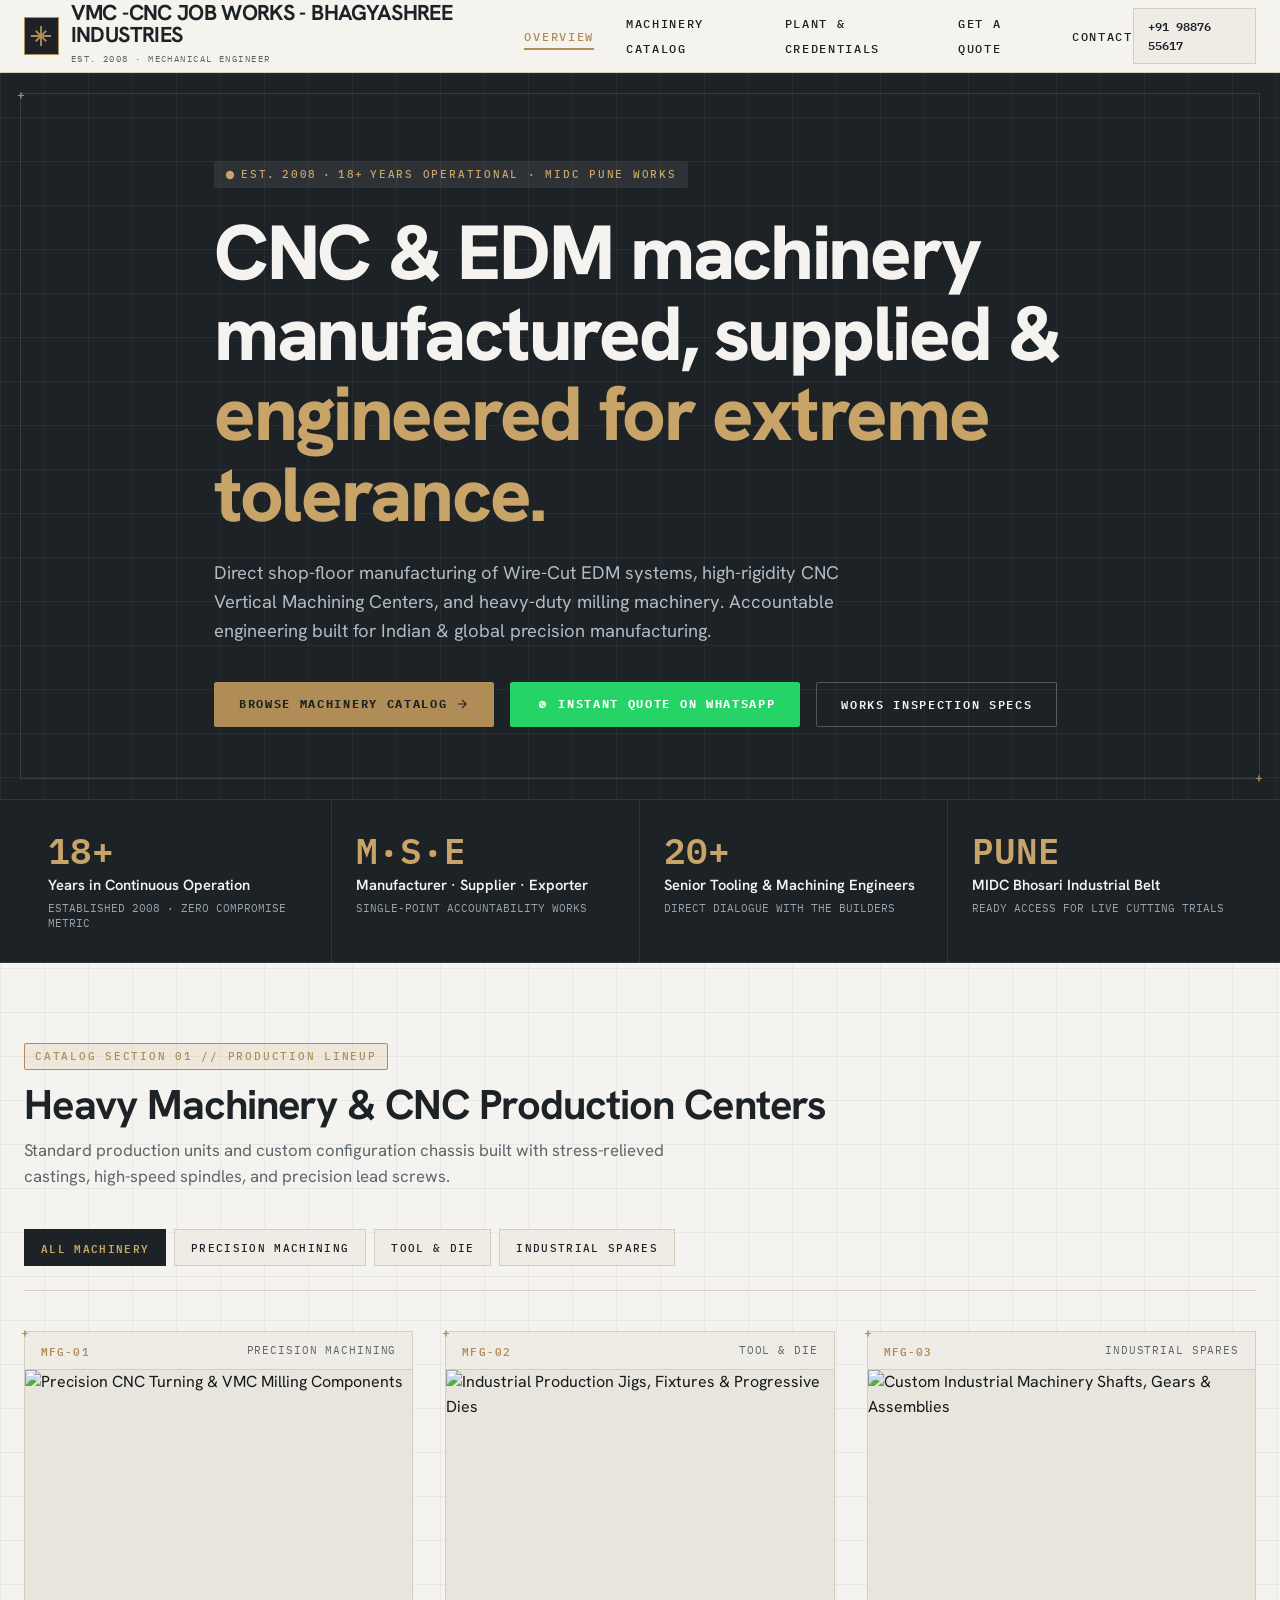
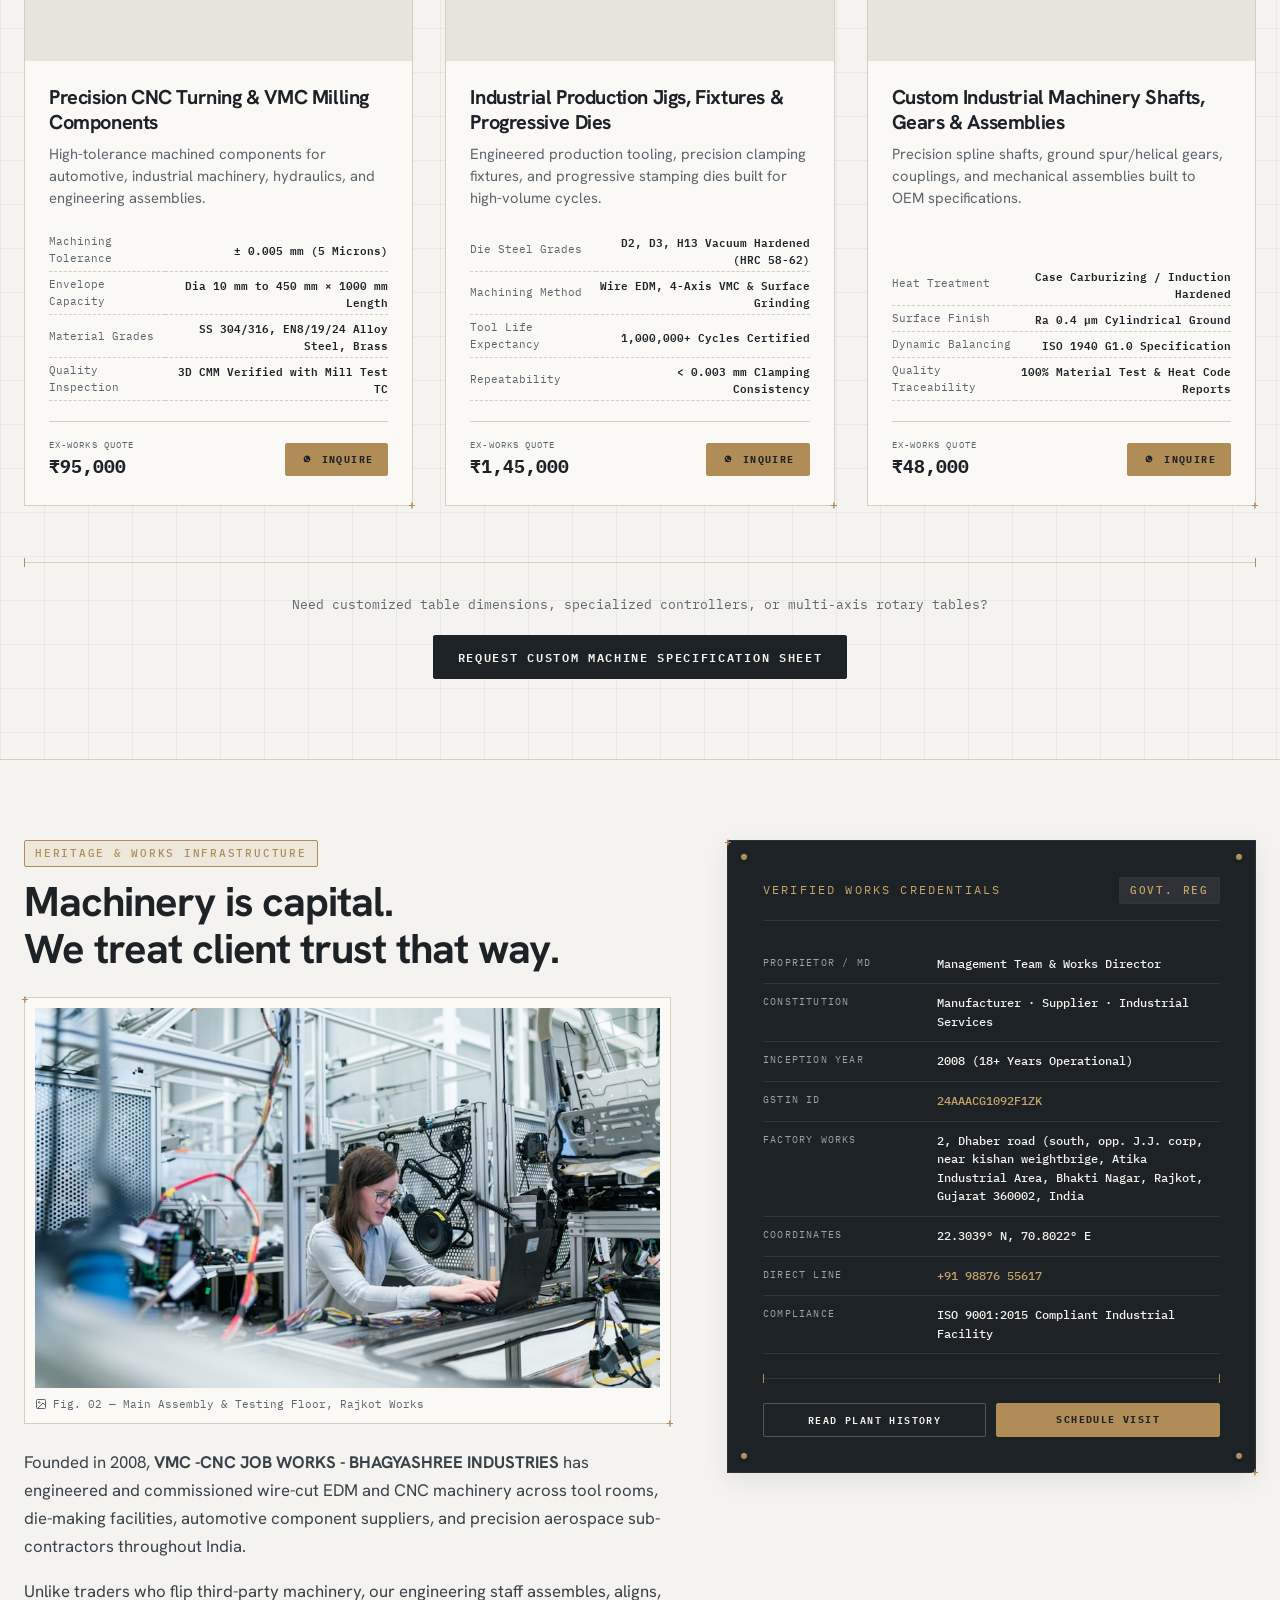
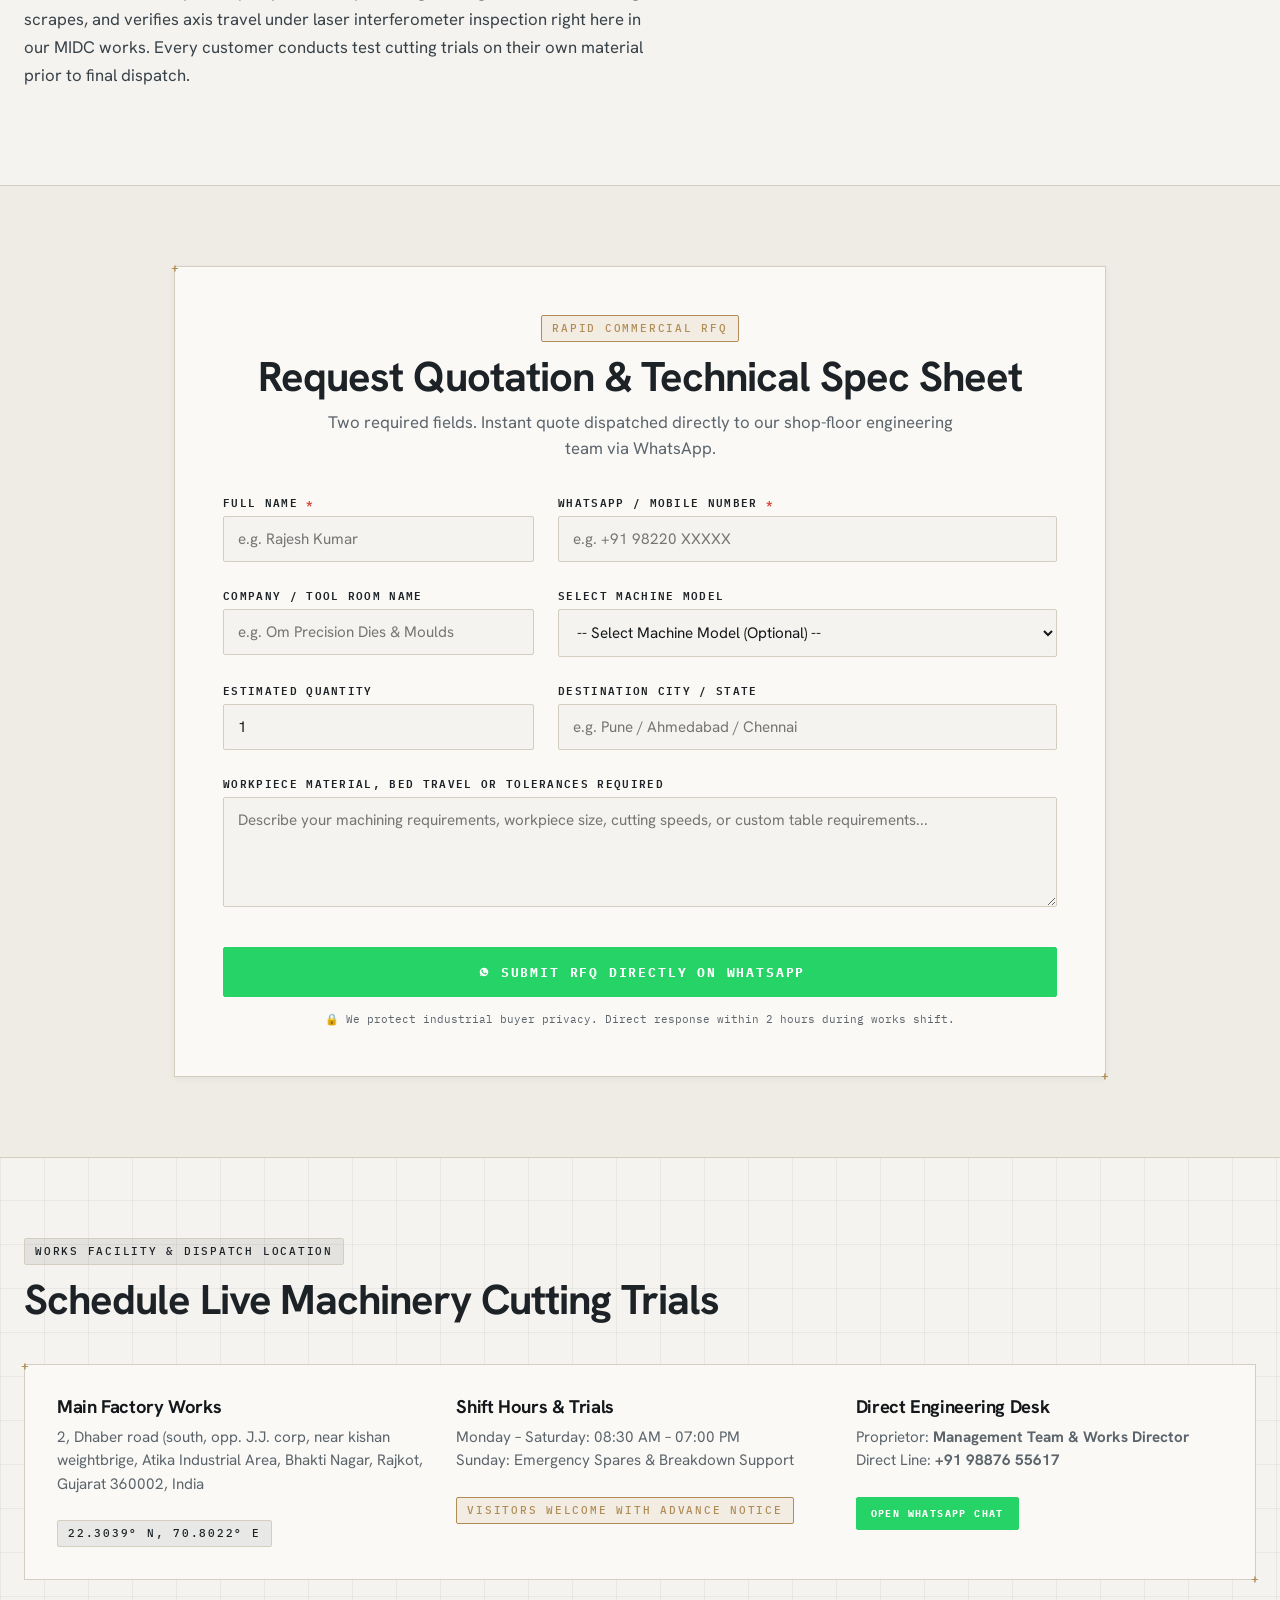
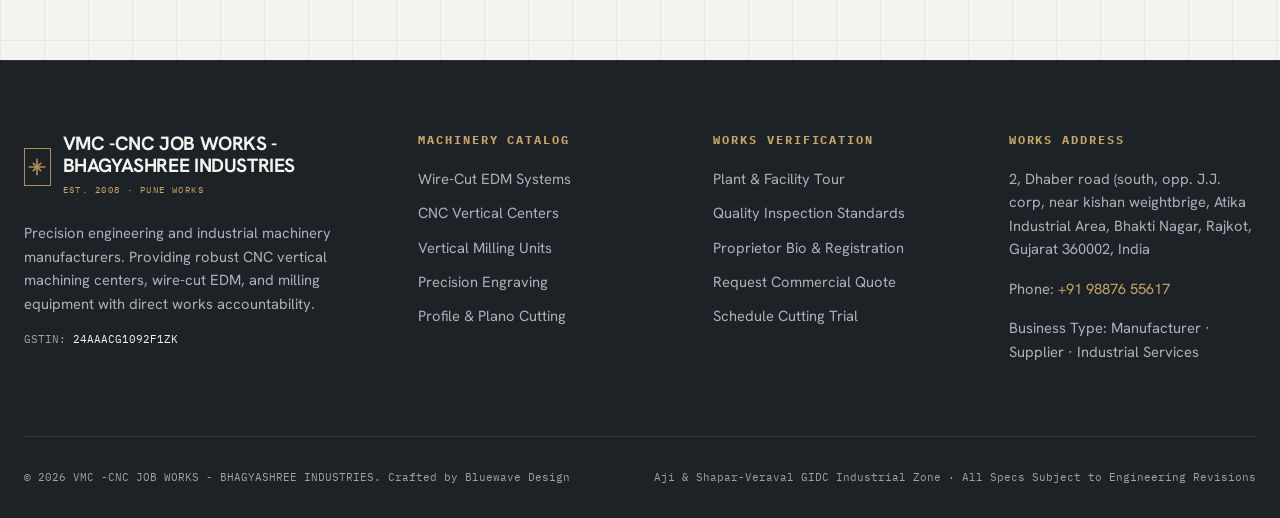
==== index.html @ 15ab4d51 "Deploy VMC -CNC JOB WORKS - BHAGYASHREE INDUSTRIES website" ====
<!DOCTYPE html>
<html lang="en">
<head>
  <meta charset="UTF-8" />
  <meta name="viewport" content="width=device-width, initial-scale=1.0" />
  <title>VMC -CNC JOB WORKS - BHAGYASHREE INDUSTRIES — Mechanical engineer</title>
  <meta name="description" content="Industrial CNC Vertical Machining Centers, Wire Cut EDM, Milling & Precision Machinery. Manufactured in Rajkot, Gujarat since 2008. Instant WhatsApp RFQ quotations." />
  
  <!-- Google Fonts: Hanken Grotesk & IBM Plex Mono -->
  <link rel="preconnect" href="https://fonts.googleapis.com" />
  <link rel="preconnect" href="https://fonts.gstatic.com" crossorigin />
  <link href="https://fonts.googleapis.com/css2?family=Hanken+Grotesk:wght@400;500;600;700;800&family=IBM+Plex+Mono:wght@400;500;600;700&display=swap" rel="stylesheet" />

  <!-- Master Stylesheet -->
  <link rel="stylesheet" href="assets/css/style.css" />
</head>
<body class="blueprint-grid">

  <!-- ================= SITE HEADER ================= -->
  <header class="site-header">
    <div class="container">
      <div class="nav-wrapper">
        <a href="index.html" class="brand-logo" aria-label="Home">
          <div class="brand-icon">
            <!-- Caliper / Spark Precision SVG -->
            <svg width="22" height="22" viewBox="0 0 24 24" fill="none" stroke="currentColor" stroke-width="2" stroke-linecap="square">
              <path d="M12 2v20M2 12h20M7 7l10 10M17 7L7 17"/>
            </svg>
          </div>
          <div class="brand-text">
            <h1 data-bind="name">VMC -CNC JOB WORKS - BHAGYASHREE INDUSTRIES</h1>
            <span class="est-tag">EST. <span data-bind="established">2008</span> · MECHANICAL ENGINEER</span>
          </div>
        </a>

        <nav>
          <ul class="nav-links">
            <li><a href="index.html" class="active">Overview</a></li>
            <li><a href="services.html">Machinery Catalog</a></li>
            <li><a href="about.html">Plant &amp; Credentials</a></li>
            <li><a href="#rfq">Get a Quote</a></li>
            <li><a href="#contact">Contact</a></li>
          </ul>
        </nav>

        <div class="nav-actions">
          <a href="tel:+919887655617" class="nav-phone-pill" data-bind="phoneDisplay">
            <svg width="14" height="14" viewBox="0 0 24 24" fill="none" stroke="currentColor" stroke-width="2">
              <path d="M22 16.92v3a2 2 0 0 1-2.18 2 19.79 19.79 0 0 1-8.63-3.07 19.5 19.5 0 0 1-6-6 19.79 19.79 0 0 1-3.07-8.67A2 2 0 0 1 4.11 2h3a2 2 0 0 1 2 1.72 12.84 12.84 0 0 0 .7 2.81 2 2 0 0 1-.45 2.11L8.09 9.91a16 16 0 0 0 6 6l1.27-1.27a2 2 0 0 1 2.11-.45 12.84 12.84 0 0 0 2.81.7A2 2 0 0 1 22 16.92z"/>
            </svg>
            +91 98876 55617
          </a>
          <button class="mobile-menu-btn" aria-label="Toggle Menu">
            <svg width="24" height="24" viewBox="0 0 24 24" fill="none" stroke="currentColor" stroke-width="2">
              <path d="M3 12h18M3 6h18M3 18h18"/>
            </svg>
          </button>
        </div>
      </div>
    </div>
  </header>

  <main>
    <!-- ================= HERO SECTION ================= -->
    <section class="hero-section blueprint-grid-dark">
      <div class="hero-bg-overlay" style="background-image: url('https://images.unsplash.com/photo-1740209475472-aa7d280f7452?crop=entropy&cs=srgb&fm=jpg&q=85');"></div>
      <div class="hero-inset-frame plate"></div>

      <div class="container hero-content">
        <div class="mono-badge badge-dark">
          <svg width="10" height="10" viewBox="0 0 24 24" fill="var(--brass2)"><circle cx="12" cy="12" r="10"/></svg>
          EST. <span data-bind="established">2008</span> · <span data-bind="yearsInOperation">18+</span> YEARS OPERATIONAL · MIDC PUNE WORKS
        </div>

        <h2 class="hero-title">
          CNC &amp; EDM machinery<br />
          manufactured, supplied &amp;<br />
          <span class="accent-brass">engineered for extreme tolerance.</span>
        </h2>

        <p class="hero-subtitle">
          Direct shop-floor manufacturing of Wire-Cut EDM systems, high-rigidity CNC Vertical Machining Centers, and heavy-duty milling machinery. Accountable engineering built for Indian &amp; global precision manufacturing.
        </p>

        <div class="hero-cta-group">
          <a href="#catalog" class="btn btn-primary">
            Browse Machinery Catalog
            <svg width="14" height="14" viewBox="0 0 24 24" fill="none" stroke="currentColor" stroke-width="2"><path d="M5 12h14M12 5l7 7-7 7"/></svg>
          </a>
          <a href="#" class="btn btn-whatsapp btn-whatsapp-direct">
            <svg width="15" height="15" viewBox="0 0 24 24" fill="currentColor">
              <path d="M12.031 6.172c-3.181 0-5.767 2.586-5.768 5.766-.001 1.298.38 2.27 1.019 3.287l-.582 2.128 2.182-.573c.978.58 1.911.928 3.145.929 3.178 0 5.767-2.587 5.768-5.766 0-3.18-2.588-5.771-5.764-5.771zm3.392 8.244c-.144.405-.837.774-1.17.824-.299.045-.677.063-1.092-.069-.252-.08-.575-.187-.988-.365-1.739-.751-2.874-2.502-2.961-2.617-.087-.116-.708-.94-.708-1.793s.448-1.273.607-1.446c.159-.173.346-.217.462-.217l.332.007c.106.005.249-.04.39.299.144.347.491 1.2.534 1.288.043.087.072.188.014.304-.058.116-.087.188-.173.289l-.26.304c-.087.086-.177.18-.076.353.101.173.45 0.742.965 1.201.662.591 1.221.774 1.394.86.173.086.274.072.375-.044.101-.116.433-.506.549-.679.116-.173.231-.144.39-.087s1.011.477 1.184.564c.173.087.289.13.332.202.043.072.043.419-.101.824z"/>
            </svg>
            Instant Quote on WhatsApp
          </a>
          <a href="#about" class="btn btn-outline-light">Works Inspection Specs</a>
        </div>
      </div>
    </section>

    <!-- ================= STATS & VERIFICATION STRIP ================= -->
    <div class="stats-strip">
      <div class="container">
        <div class="stats-grid">
          <div class="stat-item">
            <div class="stat-num" data-bind="yearsInOperation">18+</div>
            <div class="stat-label">Years in Continuous Operation</div>
            <div class="stat-sub">ESTABLISHED 2008 · ZERO COMPROMISE METRIC</div>
          </div>
          <div class="stat-item">
            <div class="stat-num">M·S·E</div>
            <div class="stat-label">Manufacturer · Supplier · Exporter</div>
            <div class="stat-sub">SINGLE-POINT ACCOUNTABILITY WORKS</div>
          </div>
          <div class="stat-item">
            <div class="stat-num" data-bind="teamSize">10+</div>
            <div class="stat-label">Senior Tooling &amp; Machining Engineers</div>
            <div class="stat-sub">DIRECT DIALOGUE WITH THE BUILDERS</div>
          </div>
          <div class="stat-item">
            <div class="stat-num">PUNE</div>
            <div class="stat-label">MIDC Bhosari Industrial Belt</div>
            <div class="stat-sub">READY ACCESS FOR LIVE CUTTING TRIALS</div>
          </div>
        </div>
      </div>
    </div>

    <!-- ================= MACHINERY CATALOG SECTION ================= -->
    <section id="catalog" class="section">
      <div class="container">
        <div class="section-head">
          <div class="mono-badge badge-brass section-tag">CATALOG SECTION 01 // PRODUCTION LINEUP</div>
          <h2 class="section-title">Heavy Machinery &amp; CNC Production Centers</h2>
          <p class="section-desc">
            Standard production units and custom configuration chassis built with stress-relieved castings, high-speed spindles, and precision lead screws.
          </p>
        </div>

        <!-- Filter Tabs -->
        <div class="catalog-filter-bar" id="catalogFilterBar"></div>

        <!-- Catalog Grid -->
        <div class="catalog-grid" id="catalogGrid">
          <!-- Dynamic cards rendered by main.js -->
        </div>

        <div class="dim-line" style="margin-top: 3.5rem;"></div>

        <div style="text-align: center; margin-top: 2rem;">
          <p style="font-family: var(--font-mono); font-size: 13px; color: var(--muted); margin-bottom: 1.25rem;">
            Need customized table dimensions, specialized controllers, or multi-axis rotary tables?
          </p>
          <a href="#rfq" class="btn btn-steel">
            Request Custom Machine Specification Sheet
          </a>
        </div>
      </div>
    </section>

    <!-- ================= ABOUT & HERITAGE SECTION ================= -->
    <section id="about" class="section about-section">
      <div class="container">
        <div class="about-grid">
          
          <!-- Left: Narrative & Plant Visual -->
          <div>
            <div class="mono-badge badge-brass section-tag">HERITAGE &amp; WORKS INFRASTRUCTURE</div>
            <h2 class="section-title" style="margin-bottom: 1.5rem;">Machinery is capital.<br />We treat client trust that way.</h2>
            
            <div class="plant-photo-frame plate">
              <img src="assets/img/05.jpg" alt="Plant Floor Assembly" />
              <div class="photo-caption">
                <svg width="12" height="12" viewBox="0 0 24 24" fill="none" stroke="currentColor" stroke-width="2"><rect x="3" y="3" width="18" height="18" rx="2"/><circle cx="8.5" cy="8.5" r="1.5"/><polyline points="21 15 16 10 5 21"/></svg>
                Fig. 02 — Main Assembly &amp; Testing Floor, Rajkot Works
              </div>
            </div>

            <div class="about-narrative">
              <p>
                Founded in 2008, <strong data-bind="name">VMC -CNC JOB WORKS - BHAGYASHREE INDUSTRIES</strong> has engineered and commissioned wire-cut EDM and CNC machinery across tool rooms, die-making facilities, automotive component suppliers, and precision aerospace sub-contractors throughout India.
              </p>
              <p>
                Unlike traders who flip third-party machinery, our engineering staff assembles, aligns, scrapes, and verifies axis travel under laser interferometer inspection right here in our MIDC works. Every customer conducts test cutting trials on their own material prior to final dispatch.
              </p>
            </div>
          </div>

          <!-- Right: Riveted Registration Plate -->
          <div>
            <div class="reg-plate plate">
              <!-- Physical Rivets -->
              <div class="rivet rivet-tl"></div>
              <div class="rivet rivet-tr"></div>
              <div class="rivet rivet-bl"></div>
              <div class="rivet rivet-br"></div>

              <div class="reg-plate-head">
                <span class="reg-plate-title">VERIFIED WORKS CREDENTIALS</span>
                <span class="mono-badge badge-dark">GOVT. REG</span>
              </div>

              <table class="reg-table">
                <tbody>
                  <tr>
                    <td class="field-label">Proprietor / MD</td>
                    <td class="field-value" data-bind="proprietor">Management Team</td>
                  </tr>
                  <tr>
                    <td class="field-label">Constitution</td>
                    <td class="field-value" data-bind="businessType">Manufacturer · Supplier · Exporter</td>
                  </tr>
                  <tr>
                    <td class="field-label">Inception Year</td>
                    <td class="field-value"><span data-bind="established">2008</span> (18+ Years Operational)</td>
                  </tr>
                  <tr>
                    <td class="field-label">GSTIN ID</td>
                    <td class="field-value" style="color:var(--brass2);" data-bind="gst">24AAACG1092F1ZK</td>
                  </tr>
                  <tr>
                    <td class="field-label">Factory Works</td>
                    <td class="field-value" data-bind="address">2, Dhaber road (south, opp. J.J. corp, near kishan weightbrige, Atika Industrial Area, Bhakti Nagar, Rajkot, Gujarat 360002, India</td>
                  </tr>
                  <tr>
                    <td class="field-label">Coordinates</td>
                    <td class="field-value" data-bind="coordinates">22.3039° N, 70.8022° E</td>
                  </tr>
                  <tr>
                    <td class="field-label">Direct Line</td>
                    <td class="field-value">
                      <a href="tel:+919887655617" style="color:var(--brass2);" data-bind="phoneDisplay">+91 98876 55617</a>
                    </td>
                  </tr>
                  <tr>
                    <td class="field-label">Compliance</td>
                    <td class="field-value" data-bind="compliance">ISO 9001:2015 Compliant Works · CE Marked Machinery</td>
                  </tr>
                </tbody>
              </table>

              <div class="dim-line dark"></div>

              <div style="margin-top: 1.5rem; display: flex; gap: 10px;">
                <a href="about.html" class="btn btn-outline-light btn-sm" style="flex: 1;">
                  Read Plant History
                </a>
                <a href="#contact" class="btn btn-primary btn-sm" style="flex: 1;">
                  Schedule Visit
                </a>
              </div>
            </div>
          </div>

        </div>
      </div>
    </section>

    <!-- ================= RFQ & QUOTE SECTION ================= -->
    <section id="rfq" class="section rfq-section">
      <div class="container container-narrow">
        <div class="rfq-card plate">
          <div class="section-head" style="text-align: center; margin-bottom: 1.5rem;">
            <div class="mono-badge badge-brass section-tag">RAPID COMMERCIAL RFQ</div>
            <h2 class="section-title">Request Quotation &amp; Technical Spec Sheet</h2>
            <p class="section-desc" style="margin: 0.5rem auto 0;">
              Two required fields. Instant quote dispatched directly to our shop-floor engineering team via WhatsApp.
            </p>
          </div>

          <form id="rfqForm">
            <div class="form-grid">
              
              <div class="form-group">
                <label for="rfqName">Full Name <span class="req">*</span></label>
                <input type="text" id="rfqName" class="form-control" placeholder="e.g. Rajesh Kumar" required />
              </div>

              <div class="form-group">
                <label for="rfqPhone">WhatsApp / Mobile Number <span class="req">*</span></label>
                <input type="tel" id="rfqPhone" class="form-control" placeholder="e.g. +91 98220 XXXXX" required />
              </div>

              <div class="form-group">
                <label for="rfqCompany">Company / Tool Room Name</label>
                <input type="text" id="rfqCompany" class="form-control" placeholder="e.g. Om Precision Dies &amp; Moulds" />
              </div>

              <div class="form-group">
                <label for="rfqMachineSelect">Select Machine Model</label>
                <select id="rfqMachineSelect" class="form-control">
                  <!-- Populated from CATALOG in data.js -->
                </select>
              </div>

              <div class="form-group">
                <label for="rfqQty">Estimated Quantity</label>
                <input type="number" id="rfqQty" class="form-control" value="1" min="1" max="50" />
              </div>

              <div class="form-group">
                <label for="rfqCity">Destination City / State</label>
                <input type="text" id="rfqCity" class="form-control" placeholder="e.g. Pune / Ahmedabad / Chennai" />
              </div>

              <div class="form-group form-full">
                <label for="rfqSpecs">Workpiece Material, Bed Travel or Tolerances Required</label>
                <textarea id="rfqSpecs" class="form-control" placeholder="Describe your machining requirements, workpiece size, cutting speeds, or custom table requirements..."></textarea>
              </div>

              <div class="form-group form-full" style="margin-top: 1rem;">
                <button type="submit" class="btn btn-whatsapp" style="width: 100%; padding: 15px; font-size: 13px;">
                  <svg width="18" height="18" viewBox="0 0 24 24" fill="currentColor">
                    <path d="M12.031 6.172c-3.181 0-5.767 2.586-5.768 5.766-.001 1.298.38 2.27 1.019 3.287l-.582 2.128 2.182-.573c.978.58 1.911.928 3.145.929 3.178 0 5.767-2.587 5.768-5.766 0-3.18-2.588-5.771-5.764-5.771zm3.392 8.244c-.144.405-.837.774-1.17.824-.299.045-.677.063-1.092-.069-.252-.08-.575-.187-.988-.365-1.739-.751-2.874-2.502-2.961-2.617-.087-.116-.708-.94-.708-1.793s.448-1.273.607-1.446c.159-.173.346-.217.462-.217l.332.007c.106.005.249-.04.39.299.144.347.491 1.2.534 1.288.043.087.072.188.014.304-.058.116-.087.188-.173.289l-.26.304c-.087.086-.177.18-.076.353.101.173.45 0.742.965 1.201.662.591 1.221.774 1.394.86.173.086.274.072.375-.044.101-.116.433-.506.549-.679.116-.173.231-.144.39-.087s1.011.477 1.184.564c.173.087.289.13.332.202.043.072.043.419-.101.824z"/>
                  </svg>
                  Submit RFQ Directly on WhatsApp
                </button>
                <div style="font-family: var(--font-mono); font-size: 11px; color: var(--muted); text-align: center; margin-top: 8px;">
                  🔒 We protect industrial buyer privacy. Direct response within 2 hours during works shift.
                </div>
              </div>

            </div>
          </form>
        </div>
      </div>
    </section>

    <!-- ================= CONTACT & MAP BAR ================= -->
    <section id="contact" class="section">
      <div class="container">
        <div class="section-head">
          <div class="mono-badge badge-steel section-tag">WORKS FACILITY &amp; DISPATCH LOCATION</div>
          <h2 class="section-title">Schedule Live Machinery Cutting Trials</h2>
        </div>

        <div style="background: var(--paperlight); border: 1px solid var(--hairline); padding: 2rem;" class="plate">
          <div style="display: grid; grid-template-columns: repeat(auto-fit, minmax(260px, 1fr)); gap: 2rem;">
            <div>
              <h3 style="font-size: 1.15rem; margin-bottom: 0.5rem;">Main Factory Works</h3>
              <p style="color: var(--muted); font-size: 0.95rem;" data-bind="address">
                2, Dhaber road (south, opp. J.J. corp, near kishan weightbrige, Atika Industrial Area, Bhakti Nagar, Rajkot, Gujarat 360002, India
              </p>
              <div class="mono-badge badge-steel" style="margin-top: 0.5rem;" data-bind="coordinates">
                22.3039° N, 70.8022° E
              </div>
            </div>

            <div>
              <h3 style="font-size: 1.15rem; margin-bottom: 0.5rem;">Shift Hours &amp; Trials</h3>
              <p style="color: var(--muted); font-size: 0.95rem;">
                Monday – Saturday: 08:30 AM – 07:00 PM<br />
                Sunday: Emergency Spares &amp; Breakdown Support
              </p>
              <div class="mono-badge badge-brass" style="margin-top: 0.5rem;">
                VISITORS WELCOME WITH ADVANCE NOTICE
              </div>
            </div>

            <div>
              <h3 style="font-size: 1.15rem; margin-bottom: 0.5rem;">Direct Engineering Desk</h3>
              <p style="color: var(--muted); font-size: 0.95rem;">
                Proprietor: <strong data-bind="proprietor">Management Team</strong><br />
                Direct Line: <strong data-bind="phoneDisplay">+91 98876 55617</strong>
              </p>
              <a href="#" class="btn btn-whatsapp btn-sm btn-whatsapp-direct" style="margin-top: 0.5rem;">
                Open WhatsApp Chat
              </a>
            </div>
          </div>
        </div>
      </div>
    </section>
  </main>

  <!-- ================= TECHNICAL FOOTER ================= -->
  <footer class="site-footer blueprint-grid-dark">
    <div class="container">
      <div class="footer-grid">
        
        <div class="footer-col">
          <div class="brand-logo" style="margin-bottom: 1.25rem;">
            <div class="brand-icon">
              <svg width="20" height="20" viewBox="0 0 24 24" fill="none" stroke="currentColor" stroke-width="2">
                <path d="M12 2v20M2 12h20M7 7l10 10M17 7L7 17"/>
              </svg>
            </div>
            <div class="brand-text">
              <h3 style="font-size: 1.2rem; color: var(--paper);" data-bind="name">VMC -CNC JOB WORKS - BHAGYASHREE INDUSTRIES</h3>
              <span class="est-tag" style="color: var(--brass2);">EST. <span data-bind="established">2008</span> · PUNE WORKS</span>
            </div>
          </div>
          <p>
            Precision engineering and industrial machinery manufacturers. Providing robust CNC vertical machining centers, wire-cut EDM, and milling equipment with direct works accountability.
          </p>
          <div style="margin-top: 1rem; font-family: var(--font-mono); font-size: 11px; color: var(--muted-light);">
            GSTIN: <span data-bind="gst" style="color: var(--paper);">24AAACG1092F1ZK</span>
          </div>
        </div>

        <div class="footer-col">
          <h4>Machinery Catalog</h4>
          <ul class="footer-links">
            <li><a href="services.html#edm">Wire-Cut EDM Systems</a></li>
            <li><a href="services.html#vmc">CNC Vertical Centers</a></li>
            <li><a href="services.html#milling">Vertical Milling Units</a></li>
            <li><a href="services.html#engraving">Precision Engraving</a></li>
            <li><a href="services.html#profile">Profile &amp; Plano Cutting</a></li>
          </ul>
        </div>

        <div class="footer-col">
          <h4>Works Verification</h4>
          <ul class="footer-links">
            <li><a href="about.html">Plant &amp; Facility Tour</a></li>
            <li><a href="about.html#qa">Quality Inspection Standards</a></li>
            <li><a href="about.html#credentials">Proprietor Bio &amp; Registration</a></li>
            <li><a href="#rfq">Request Commercial Quote</a></li>
            <li><a href="#contact">Schedule Cutting Trial</a></li>
          </ul>
        </div>

        <div class="footer-col">
          <h4>Works Address</h4>
          <p data-bind="address">
            2, Dhaber road (south, opp. J.J. corp, near kishan weightbrige, Atika Industrial Area, Bhakti Nagar, Rajkot, Gujarat 360002, India
          </p>
          <p style="margin-top: 0.5rem;">
            Phone: <a href="tel:+919887655617" style="color: var(--brass2);" data-bind="phoneDisplay">+91 98876 55617</a>
          </p>
          <p>
            Business Type: <span data-bind="businessType">Manufacturer · Supplier · Exporter</span>
          </p>
        </div>

      </div>

      <div class="footer-bottom">
        <div>
          &copy; 2026 VMC -CNC JOB WORKS - BHAGYASHREE INDUSTRIES. Crafted by Bluewave Design
        </div>
        <div>
          Aji & Shapar-Veraval GIDC Industrial Zone · All Specs Subject to Engineering Revisions
        </div>
      </div>
    </div>
  </footer>

  <!-- Script Modules -->
  <script type="module" src="assets/js/main.js"></script>
</body>
</html>
---- assets/css/style.css ----
/* ==========================================================================
   INDUSTRIAL BLUEPRINT & PRECISION ENGINEERING DESIGN SYSTEM
   Master Stylesheet for Industrial Machinery Manufacturers
   Aesthetics: Shop-floor authenticity, technical drafting grid, brass accents,
   physical registration marks (+), dimension lines, and structural rivets.
   ========================================================================== */

/* 1. CSS Custom Properties / Design Tokens */
:root {
  /* Drafting Paper & Backgrounds */
  --paper: #F5F3EF;          /* Main warm drafting vellum background */
  --paper2: #EFECE6;         /* Secondary paper / caption tag background */
  --paperlight: #FAF9F6;     /* Card background */
  --white: #FFFFFF;

  /* Structural Steel */
  --steel: #1C2226;          /* Deep industrial dark steel / header / dark plates */
  --steel2: #2A3238;         /* Secondary dark slate steel / card borders */
  --steelline: #2F373E;      /* Dark border hairline */
  --steelcard: #22292E;      /* Dark card surface */

  /* Machining Metals & Accents */
  --brass: #B08D57;          /* Classic engineering brass / corner marks / active tabs */
  --brass2: #C8A468;         /* Light brass / illuminated badges / stat numbers */
  --brass-glow: rgba(176, 141, 87, 0.18);
  --brass-soft: rgba(176, 141, 87, 0.12);

  /* Lines & Ink */
  --hairline: #D4CEBF;       /* Blueprint boundary dividers & card outlines */
  --ink: #14181B;            /* Deep black body text */
  --muted: #5C656C;          /* Technical muted descriptions & secondary labels */
  --muted-light: #9AA3AA;    /* Dark mode muted text */

  /* Typography Stacks */
  --font-display: 'Hanken Grotesk', -apple-system, BlinkMacSystemFont, "Segoe UI", Roboto, sans-serif;
  --font-mono: 'IBM Plex Mono', 'JetBrains Mono', SFMono-Regular, Consolas, monospace;

  /* Elevation & Transition */
  --shadow-sm: 0 2px 6px rgba(28, 34, 38, 0.05);
  --shadow-md: 0 8px 24px rgba(28, 34, 38, 0.08);
  --shadow-lg: 0 16px 36px rgba(28, 34, 38, 0.14);
  --transition: 220ms cubic-bezier(0.16, 1, 0.3, 1);
}

/* 2. Base Reset & Typography */
*, *::before, *::after {
  box-sizing: border-box;
  margin: 0;
  padding: 0;
}

html {
  font-size: 16px;
  scroll-behavior: smooth;
  color-scheme: light;
}

body {
  font-family: var(--font-display);
  background-color: var(--paper);
  color: var(--ink);
  line-height: 1.55;
  -webkit-font-smoothing: antialiased;
  -moz-osx-font-smoothing: grayscale;
  overflow-x: hidden;
}

h1, h2, h3, h4, h5, h6 {
  font-family: var(--font-display);
  font-weight: 700;
  line-height: 1.12;
  color: inherit;
  letter-spacing: -0.02em;
}

p {
  margin-bottom: 1rem;
}

a {
  color: inherit;
  text-decoration: none;
  transition: all var(--transition);
}

img {
  max-width: 100%;
  height: auto;
  display: block;
}

/* 3. Drafting & Blueprint Engineering Motifs */
.blueprint-grid {
  background-image:
    linear-gradient(to right, rgba(28, 34, 38, 0.055) 1px, transparent 1px),
    linear-gradient(to bottom, rgba(28, 34, 38, 0.055) 1px, transparent 1px);
  background-size: 44px 44px;
}

.blueprint-grid-dark {
  background-image:
    linear-gradient(to right, rgba(245, 243, 239, 0.05) 1px, transparent 1px),
    linear-gradient(to bottom, rgba(245, 243, 239, 0.05) 1px, transparent 1px);
  background-size: 44px 44px;
}

/* Corner CAD Registration Crosses (+) */
.plate {
  position: relative;
}

.plate::before,
.plate::after {
  content: "+";
  position: absolute;
  font-family: var(--font-mono);
  font-size: 13px;
  line-height: 1;
  color: var(--brass);
  pointer-events: none;
  font-weight: 600;
  z-index: 2;
}

.plate::before {
  top: -6px;
  left: -4px;
}

.plate::after {
  bottom: -6px;
  right: -4px;
}

.plate-rev::before {
  top: -6px;
  right: -4px;
  left: auto;
}

.plate-rev::after {
  bottom: -6px;
  left: -4px;
  right: auto;
}

/* Dimension Line Dividers with Brass End Ticks */
.dim-line {
  position: relative;
  height: 1px;
  background: var(--hairline);
  margin: 1.5rem 0;
  width: 100%;
}

.dim-line::before,
.dim-line::after {
  content: "";
  position: absolute;
  top: -4px;
  width: 1px;
  height: 9px;
  background: var(--brass);
}

.dim-line::before {
  left: 0;
}

.dim-line::after {
  right: 0;
}

.dim-line.dark {
  background: var(--steelline);
}

/* Physical Brass Rivets on Panels */
.rivet {
  position: absolute;
  width: 8px;
  height: 8px;
  border-radius: 9999px;
  background: var(--brass);
  border: 1px solid var(--steel);
  box-shadow: inset 0 1px 1px rgba(255, 255, 255, 0.4), 0 1px 2px rgba(0, 0, 0, 0.4);
}

.rivet-tl { top: 12px; left: 12px; }
.rivet-tr { top: 12px; right: 12px; }
.rivet-bl { bottom: 12px; left: 12px; }
.rivet-br { bottom: 12px; right: 12px; }

/* 4. Technical Badges & Monospace Accents */
.mono-badge {
  font-family: var(--font-mono);
  font-size: 11px;
  text-transform: uppercase;
  letter-spacing: 0.16em;
  padding: 4px 10px;
  border-radius: 2px;
  display: inline-flex;
  align-items: center;
  gap: 6px;
  font-weight: 500;
}

.badge-brass {
  background: var(--brass-soft);
  color: var(--brass);
  border: 1px solid var(--brass);
}

.badge-steel {
  background: rgba(28, 34, 38, 0.08);
  color: var(--steel);
  border: 1px solid var(--hairline);
}

.badge-dark {
  background: rgba(245, 243, 239, 0.08);
  color: var(--brass2);
  border: 1px solid var(--steelline);
}

/* 5. Buttons & Interactive Controls */
.btn {
  font-family: var(--font-mono);
  font-size: 12px;
  text-transform: uppercase;
  letter-spacing: 0.14em;
  font-weight: 600;
  display: inline-flex;
  align-items: center;
  justify-content: center;
  gap: 8px;
  padding: 12px 24px;
  border-radius: 2px;
  cursor: pointer;
  border: 1px solid transparent;
  transition: all var(--transition);
}

.btn-primary {
  background-color: var(--brass);
  color: var(--steel);
  border-color: var(--brass);
  font-weight: 700;
}

.btn-primary:hover {
  background-color: var(--brass2);
  border-color: var(--brass2);
  transform: translateY(-1px);
  box-shadow: 0 4px 14px var(--brass-glow);
}

.btn-steel {
  background-color: var(--steel);
  color: var(--paper);
  border-color: var(--steel);
}

.btn-steel:hover {
  background-color: var(--steel2);
  transform: translateY(-1px);
}

.btn-outline {
  background: transparent;
  color: var(--steel);
  border-color: var(--hairline);
}

.btn-outline:hover {
  border-color: var(--steel);
  background: rgba(28, 34, 38, 0.04);
}

.btn-outline-light {
  background: transparent;
  color: var(--paper);
  border-color: rgba(245, 243, 239, 0.25);
}

.btn-outline-light:hover {
  border-color: var(--brass);
  color: var(--brass2);
  background: rgba(176, 141, 87, 0.08);
}

.btn-whatsapp {
  background-color: #25D366;
  color: #FFFFFF;
  border-color: #25D366;
  font-weight: 700;
}

.btn-whatsapp:hover {
  background-color: #20BA5A;
  border-color: #20BA5A;
  box-shadow: 0 4px 16px rgba(37, 211, 102, 0.35);
  transform: translateY(-1px);
}

.btn-sm {
  padding: 8px 14px;
  font-size: 10px;
}

/* 6. Layout Containers */
.container {
  max-width: 1280px;
  margin: 0 auto;
  padding: 0 1.5rem;
}

.container-narrow {
  max-width: 980px;
  margin: 0 auto;
  padding: 0 1.5rem;
}

/* 7. Header & Navigation */
.site-header {
  position: sticky;
  top: 0;
  z-index: 100;
  background: rgba(245, 243, 239, 0.94);
  backdrop-filter: blur(10px);
  border-bottom: 1px solid var(--hairline);
  transition: all var(--transition);
}

.nav-wrapper {
  display: flex;
  align-items: center;
  justify-content: space-between;
  height: 72px;
}

.brand-logo {
  display: flex;
  align-items: center;
  gap: 12px;
}

.brand-icon {
  width: 38px;
  height: 38px;
  background: var(--steel);
  color: var(--brass);
  display: flex;
  align-items: center;
  justify-content: center;
  border: 1px solid var(--brass);
}

.brand-text h1 {
  font-size: 1.35rem;
  letter-spacing: -0.03em;
  line-height: 1;
  color: var(--steel);
}

.brand-text .est-tag {
  font-family: var(--font-mono);
  font-size: 9px;
  color: var(--muted);
  letter-spacing: 0.16em;
  text-transform: uppercase;
}

.nav-links {
  display: flex;
  align-items: center;
  gap: 2rem;
  list-style: none;
}

.nav-links a {
  font-family: var(--font-mono);
  font-size: 12px;
  text-transform: uppercase;
  letter-spacing: 0.14em;
  color: var(--steel);
  font-weight: 500;
  position: relative;
  padding: 6px 0;
}

.nav-links a:hover,
.nav-links a.active {
  color: var(--brass);
}

.nav-links a.active::after {
  content: "";
  position: absolute;
  bottom: 0;
  left: 0;
  width: 100%;
  height: 2px;
  background: var(--brass);
}

.nav-actions {
  display: flex;
  align-items: center;
  gap: 12px;
}

.nav-phone-pill {
  font-family: var(--font-mono);
  font-size: 12px;
  color: var(--steel);
  display: flex;
  align-items: center;
  gap: 6px;
  padding: 8px 14px;
  background: var(--paper2);
  border: 1px solid var(--hairline);
  font-weight: 600;
}

.nav-phone-pill:hover {
  border-color: var(--brass);
  color: var(--brass);
}

.mobile-menu-btn {
  display: none;
  background: none;
  border: 1px solid var(--hairline);
  padding: 8px;
  cursor: pointer;
  color: var(--steel);
}

/* 8. Hero Section */
.hero-section {
  position: relative;
  background-color: var(--steel);
  color: var(--paper);
  padding: 5.5rem 0 4.5rem;
  overflow: hidden;
}

.hero-bg-overlay {
  position: absolute;
  inset: 0;
  background-size: cover;
  background-position: center;
  opacity: 0.28;
  mix-blend-mode: luminosity;
  pointer-events: none;
}

.hero-inset-frame {
  position: absolute;
  inset: 1.25rem;
  border: 1px solid rgba(245, 243, 239, 0.12);
  pointer-events: none;
}

.hero-content {
  position: relative;
  z-index: 10;
  max-width: 900px;
}

.hero-title {
  font-size: clamp(2.4rem, 6.2vw, 4.8rem);
  font-weight: 800;
  line-height: 1.05;
  letter-spacing: -0.03em;
  margin: 1.5rem 0 1.5rem;
  color: var(--paper);
}

.hero-title .accent-brass {
  color: var(--brass2);
}

.hero-subtitle {
  font-size: 1.15rem;
  line-height: 1.6;
  color: #B2BBC2;
  max-width: 680px;
  margin-bottom: 2.2rem;
}

.hero-cta-group {
  display: flex;
  flex-wrap: wrap;
  align-items: center;
  gap: 1rem;
}

/* 9. Stats & Verification Strip */
.stats-strip {
  background-color: var(--steel);
  border-top: 1px solid var(--steelline);
  border-bottom: 1px solid var(--steelline);
  color: var(--paper);
}

.stats-grid {
  display: grid;
  grid-template-columns: repeat(4, 1fr);
}

.stat-item {
  padding: 2rem 1.5rem;
  border-right: 1px solid var(--steelline);
  position: relative;
}

.stat-item:last-child {
  border-right: none;
}

.stat-num {
  font-family: var(--font-mono);
  font-size: clamp(1.8rem, 2.8vw, 2.5rem);
  font-weight: 600;
  color: var(--brass2);
  line-height: 1;
  margin-bottom: 0.4rem;
}

.stat-label {
  font-size: 0.92rem;
  font-weight: 600;
  color: var(--paper);
  margin-bottom: 0.25rem;
}

.stat-sub {
  font-family: var(--font-mono);
  font-size: 11px;
  color: var(--muted-light);
  line-height: 1.35;
}

/* 10. Machinery Catalog Section */
.section {
  padding: 5rem 0;
  position: relative;
}

.section-head {
  margin-bottom: 2.5rem;
}

.section-tag {
  margin-bottom: 0.75rem;
}

.section-title {
  font-size: clamp(1.8rem, 3.5vw, 2.6rem);
  letter-spacing: -0.025em;
  color: var(--steel);
}

.section-desc {
  font-size: 1.05rem;
  color: var(--muted);
  max-width: 640px;
  margin-top: 0.5rem;
}

/* Filter Tabs */
.catalog-filter-bar {
  display: flex;
  flex-wrap: wrap;
  gap: 8px;
  margin-bottom: 2.5rem;
  padding-bottom: 1.5rem;
  border-bottom: 1px solid var(--hairline);
}

.filter-btn {
  font-family: var(--font-mono);
  font-size: 11px;
  text-transform: uppercase;
  letter-spacing: 0.12em;
  padding: 8px 16px;
  background: var(--paper2);
  color: var(--steel);
  border: 1px solid var(--hairline);
  cursor: pointer;
  transition: all var(--transition);
  font-weight: 500;
}

.filter-btn:hover {
  border-color: var(--steel);
}

.filter-btn.active {
  background: var(--steel);
  color: var(--brass2);
  border-color: var(--steel);
  font-weight: 600;
}

/* Machine Cards Grid */
.catalog-grid {
  display: grid;
  grid-template-columns: repeat(auto-fill, minmax(360px, 1fr));
  gap: 2rem;
}

.spec-card {
  background: var(--paperlight);
  border: 1px solid var(--hairline);
  display: flex;
  flex-direction: column;
  position: relative;
  transition: transform var(--transition), box-shadow var(--transition), border-color var(--transition);
}

.spec-card:hover {
  transform: translateY(-4px);
  box-shadow: var(--shadow-md);
  border-color: var(--brass);
}

.card-topbar {
  padding: 10px 16px;
  background: var(--paper2);
  border-bottom: 1px solid var(--hairline);
  display: flex;
  justify-content: space-between;
  align-items: center;
  font-family: var(--font-mono);
  font-size: 11px;
}

.card-code {
  color: var(--brass);
  font-weight: 600;
  letter-spacing: 0.1em;
}

.card-cat {
  color: var(--muted);
  text-transform: uppercase;
  letter-spacing: 0.08em;
}

.card-img-wrap {
  position: relative;
  aspect-ratio: 4 / 3;
  overflow: hidden;
  background: #E8E5DD;
}

.card-img-wrap img {
  width: 100%;
  height: 100%;
  object-fit: cover;
  transition: transform 400ms ease;
}

.spec-card:hover .card-img-wrap img {
  transform: scale(1.04);
}

.card-body {
  padding: 1.5rem;
  display: flex;
  flex-direction: column;
  flex-grow: 1;
}

.card-title {
  font-size: 1.25rem;
  font-weight: 700;
  margin-bottom: 0.5rem;
  line-height: 1.25;
  color: var(--steel);
}

.card-spec {
  font-size: 0.92rem;
  color: var(--muted);
  line-height: 1.5;
  margin-bottom: 1.25rem;
  flex-grow: 1;
}

.card-specs-table {
  width: 100%;
  border-collapse: collapse;
  font-family: var(--font-mono);
  font-size: 11px;
  margin-bottom: 1.25rem;
}

.card-specs-table td {
  padding: 4px 0;
  border-bottom: 1px dashed var(--hairline);
}

.card-specs-table td:last-child {
  text-align: right;
  font-weight: 600;
  color: var(--steel);
}

.card-footer {
  padding-top: 1rem;
  border-top: 1px solid var(--hairline);
  display: flex;
  align-items: center;
  justify-content: space-between;
  gap: 12px;
}

.card-price-wrap {
  display: flex;
  flex-direction: column;
}

.card-price-label {
  font-family: var(--font-mono);
  font-size: 9px;
  text-transform: uppercase;
  letter-spacing: 0.12em;
  color: var(--muted);
}

.card-price {
  font-family: var(--font-mono);
  font-size: 1.15rem;
  font-weight: 700;
  color: var(--steel);
}

/* 11. About & Heritage Section */
.about-section {
  background: var(--paper);
  border-top: 1px solid var(--hairline);
}

.about-grid {
  display: grid;
  grid-template-columns: 1.1fr 0.9fr;
  gap: 3.5rem;
  align-items: start;
}

.plant-photo-frame {
  background: var(--paperlight);
  border: 1px solid var(--hairline);
  padding: 10px;
  margin-bottom: 1.5rem;
}

.plant-photo-frame img {
  width: 100%;
  height: 380px;
  object-fit: cover;
}

.photo-caption {
  font-family: var(--font-mono);
  font-size: 11px;
  color: var(--muted);
  margin-top: 8px;
  display: flex;
  align-items: center;
  gap: 6px;
}

.about-narrative {
  font-size: 1.05rem;
  line-height: 1.68;
  color: #384249;
}

/* Riveted Registration Plate */
.reg-plate {
  background: var(--steel);
  border: 1px solid var(--steel2);
  color: var(--paper);
  padding: 2.2rem;
  position: relative;
  box-shadow: var(--shadow-md);
}

.reg-plate-head {
  display: flex;
  align-items: center;
  justify-content: space-between;
  border-bottom: 1px solid var(--steelline);
  padding-bottom: 1rem;
  margin-bottom: 1.5rem;
}

.reg-plate-title {
  font-family: var(--font-mono);
  font-size: 12px;
  letter-spacing: 0.18em;
  text-transform: uppercase;
  color: var(--brass2);
}

.reg-table {
  width: 100%;
  font-family: var(--font-mono);
  font-size: 12px;
  border-collapse: collapse;
}

.reg-table tr {
  border-bottom: 1px solid var(--steelline);
}

.reg-table td {
  padding: 10px 0;
  vertical-align: top;
}

.reg-table .field-label {
  color: var(--muted-light);
  width: 38%;
  text-transform: uppercase;
  font-size: 10px;
  letter-spacing: 0.12em;
}

.reg-table .field-value {
  color: var(--paper);
  font-weight: 500;
}

/* 12. RFQ & Inquiry Section */
.rfq-section {
  background: var(--paper2);
  border-top: 1px solid var(--hairline);
  border-bottom: 1px solid var(--hairline);
}

.rfq-card {
  background: var(--paperlight);
  border: 1px solid var(--hairline);
  padding: 3rem;
  box-shadow: var(--shadow-sm);
}

.form-grid {
  display: grid;
  grid-template-columns: repeat(2, 1fr);
  gap: 1.5rem;
  margin-top: 2rem;
}

.form-full {
  grid-column: span 2;
}

.form-group {
  display: flex;
  flex-direction: column;
  gap: 6px;
}

.form-group label {
  font-family: var(--font-mono);
  font-size: 11px;
  text-transform: uppercase;
  letter-spacing: 0.12em;
  color: var(--steel);
  font-weight: 600;
}

.form-group label .req {
  color: #D9483B;
}

.form-control {
  font-family: var(--font-display);
  font-size: 0.95rem;
  padding: 12px 14px;
  background: var(--paper);
  border: 1px solid var(--hairline);
  border-radius: 2px;
  color: var(--ink);
  transition: all var(--transition);
}

.form-control:focus {
  outline: none;
  border-color: var(--brass);
  background: var(--white);
  box-shadow: 0 0 0 3px var(--brass-glow);
}

textarea.form-control {
  min-height: 110px;
  resize: vertical;
}

/* 13. Technical Footer */
.site-footer {
  background: var(--steel);
  color: var(--paper);
  padding: 4.5rem 0 2rem;
  border-top: 1px solid var(--steelline);
}

.footer-grid {
  display: grid;
  grid-template-columns: 1.4fr 1fr 1fr 1fr;
  gap: 3rem;
  margin-bottom: 3.5rem;
}

.footer-col h4 {
  font-family: var(--font-mono);
  font-size: 12px;
  text-transform: uppercase;
  letter-spacing: 0.16em;
  color: var(--brass2);
  margin-bottom: 1.25rem;
}

.footer-col p {
  color: #A9B3BA;
  font-size: 0.92rem;
  line-height: 1.6;
}

.footer-links {
  list-style: none;
}

.footer-links li {
  margin-bottom: 0.6rem;
}

.footer-links a {
  color: #A9B3BA;
  font-size: 0.92rem;
}

.footer-links a:hover {
  color: var(--brass2);
}

.footer-bottom {
  border-top: 1px solid var(--steelline);
  padding-top: 2rem;
  display: flex;
  flex-wrap: wrap;
  align-items: center;
  justify-content: space-between;
  gap: 1rem;
  font-family: var(--font-mono);
  font-size: 11px;
  color: var(--muted-light);
}

.maker-credit {
  color: var(--brass2);
  font-weight: 500;
}

/* 14. Responsive Queries */
@media (max-width: 1024px) {
  .stats-grid {
    grid-template-columns: repeat(2, 1fr);
  }
  .stat-item:nth-child(2) {
    border-right: none;
  }
  .stat-item:nth-child(3),
  .stat-item:nth-child(4) {
    border-top: 1px solid var(--steelline);
  }
  .about-grid {
    grid-template-columns: 1fr;
  }
  .footer-grid {
    grid-template-columns: repeat(2, 1fr);
  }
}

@media (max-width: 768px) {
  .nav-links {
    display: none;
  }
  .mobile-menu-btn {
    display: block;
  }
  .catalog-grid {
    grid-template-columns: 1fr;
  }
  .form-grid {
    grid-template-columns: 1fr;
  }
  .form-full {
    grid-column: span 1;
  }
  .rfq-card {
    padding: 1.5rem;
  }
  .footer-grid {
    grid-template-columns: 1fr;
  }
  .stats-grid {
    grid-template-columns: 1fr;
  }
  .stat-item {
    border-right: none;
    border-bottom: 1px solid var(--steelline);
  }
  .stat-item:last-child {
    border-bottom: none;
  }
}
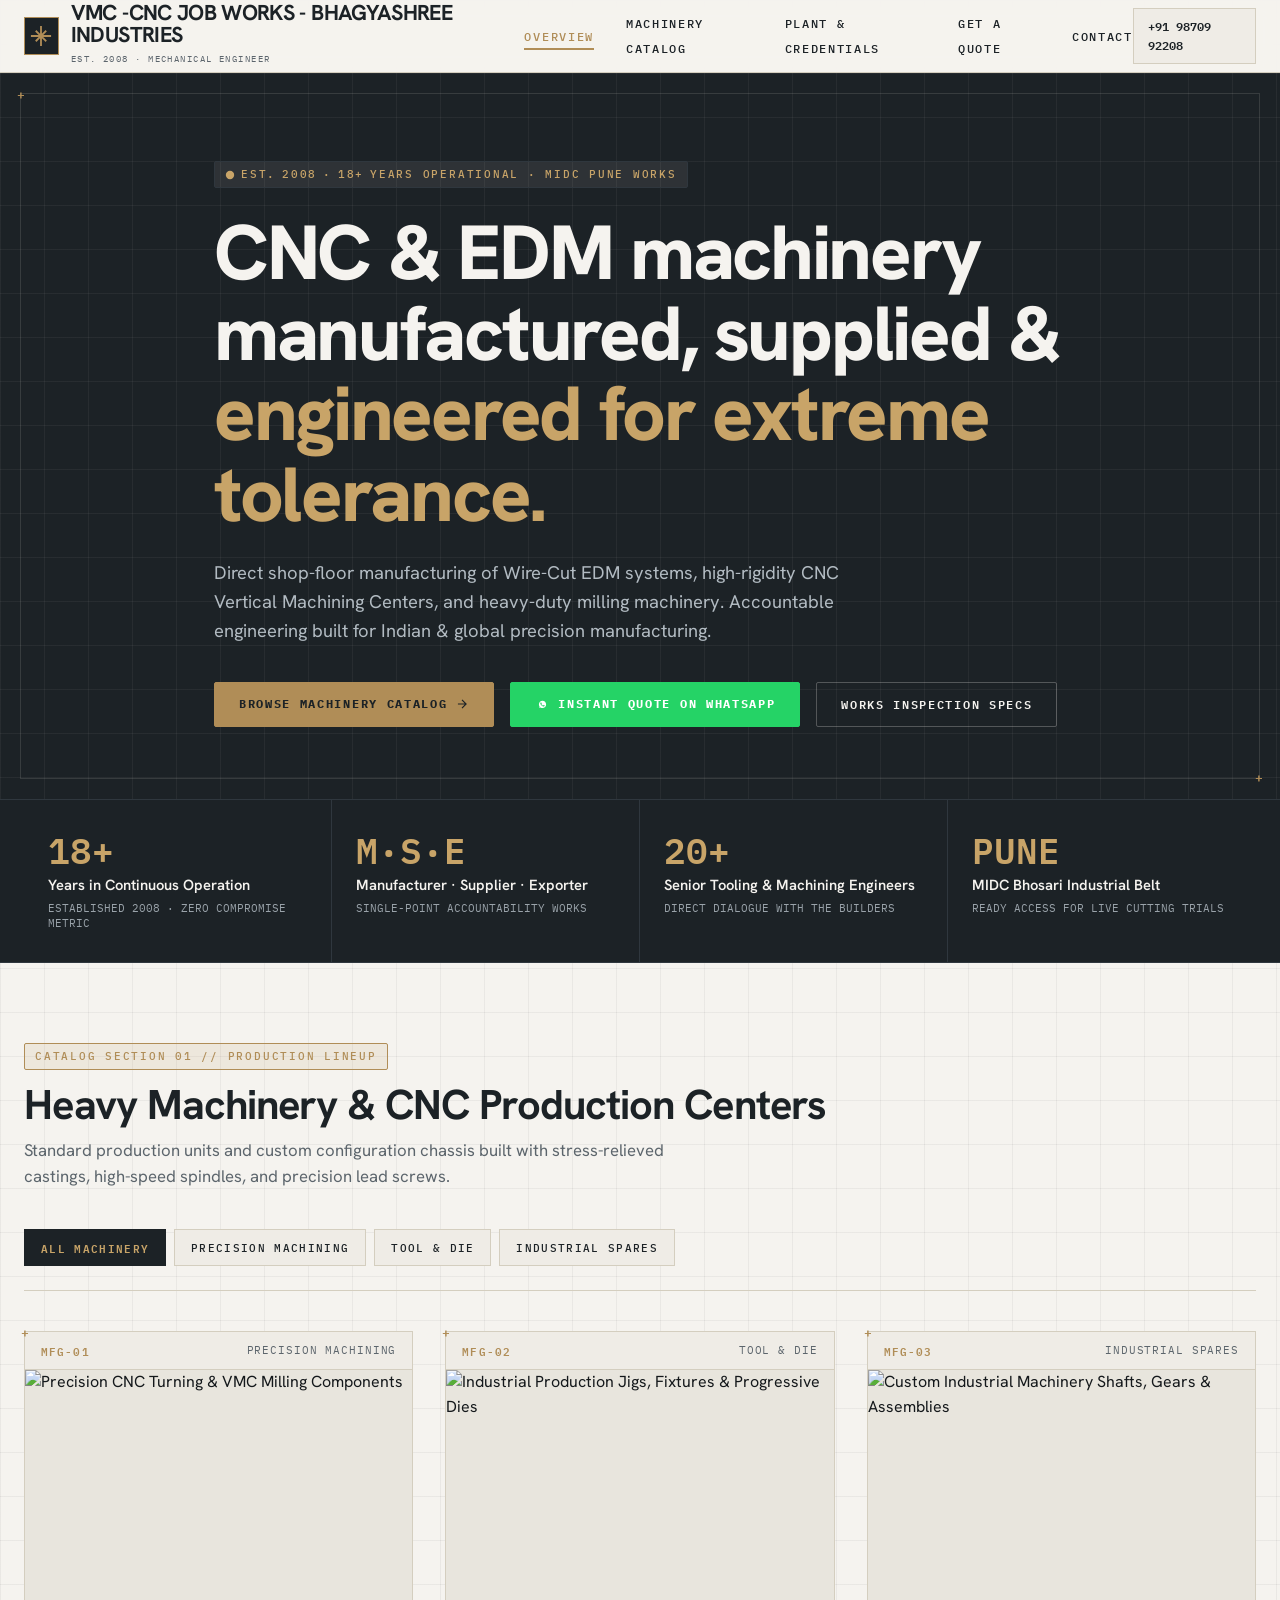
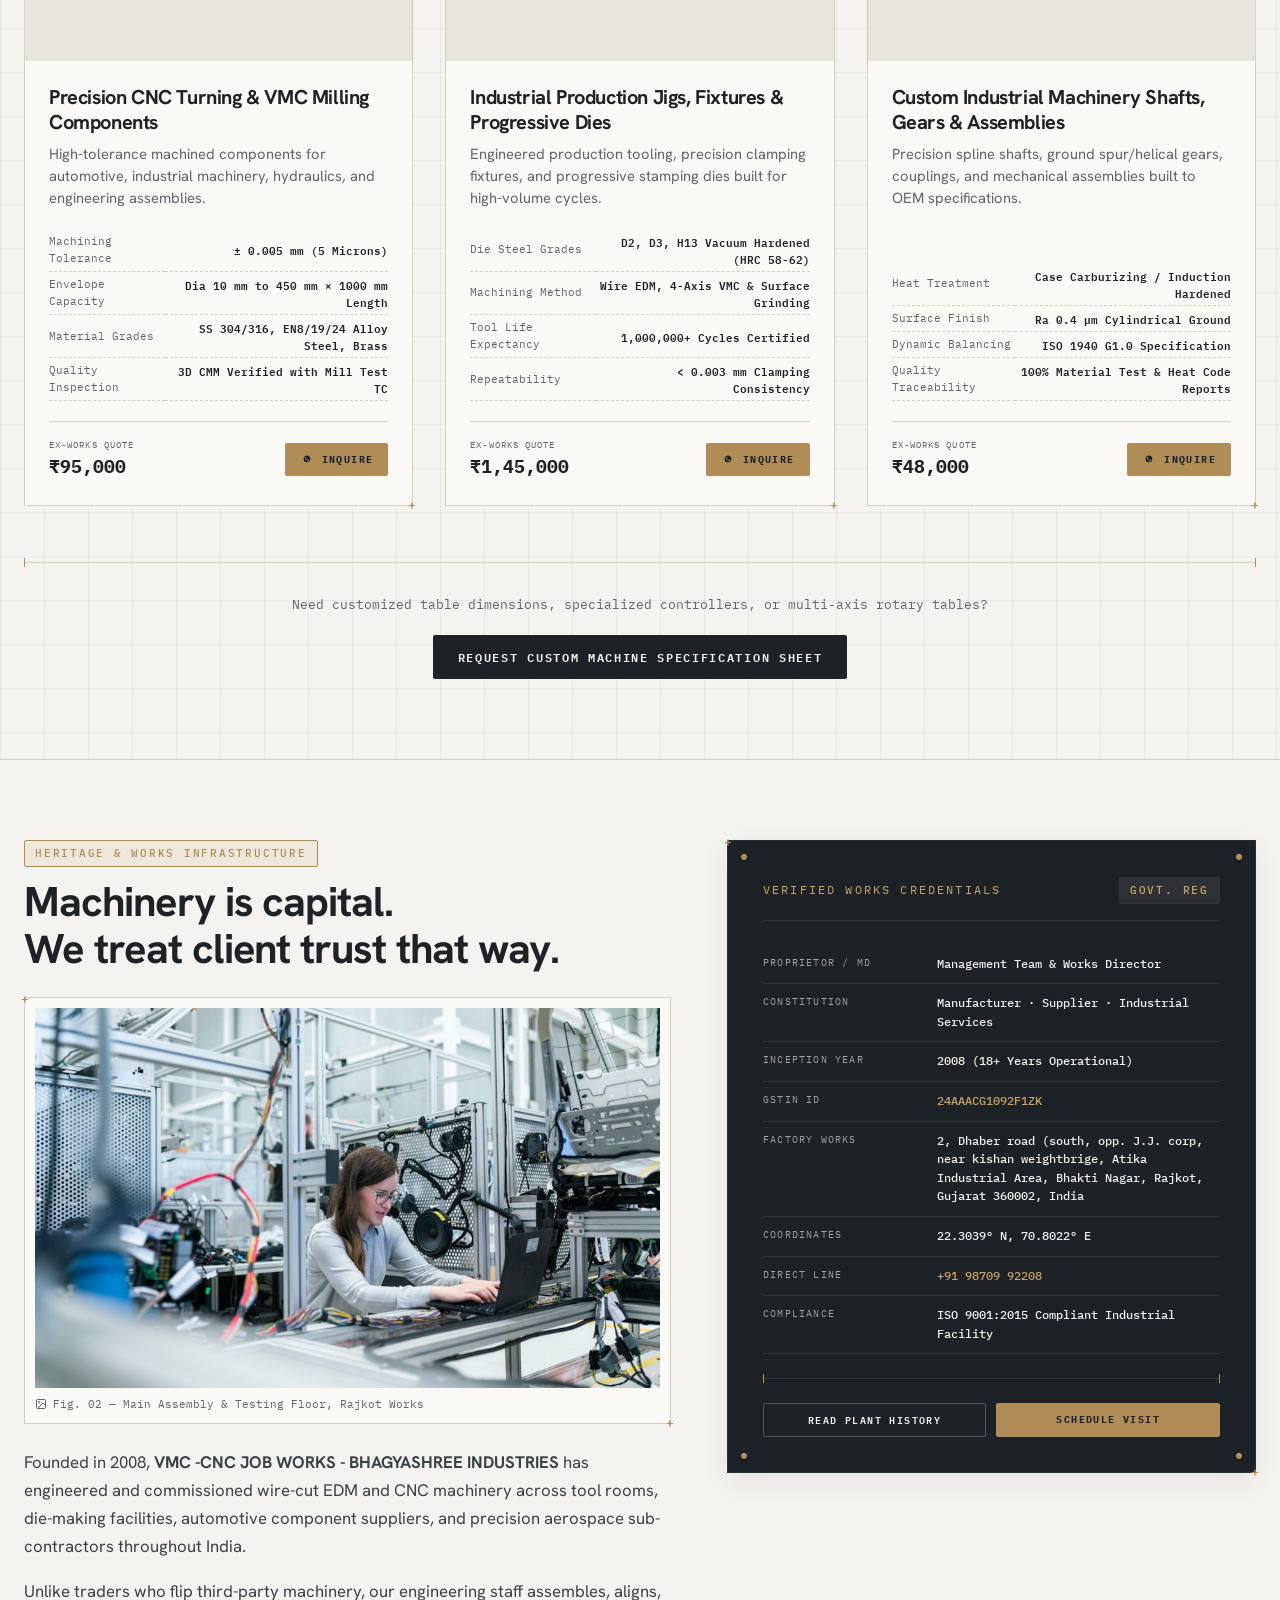
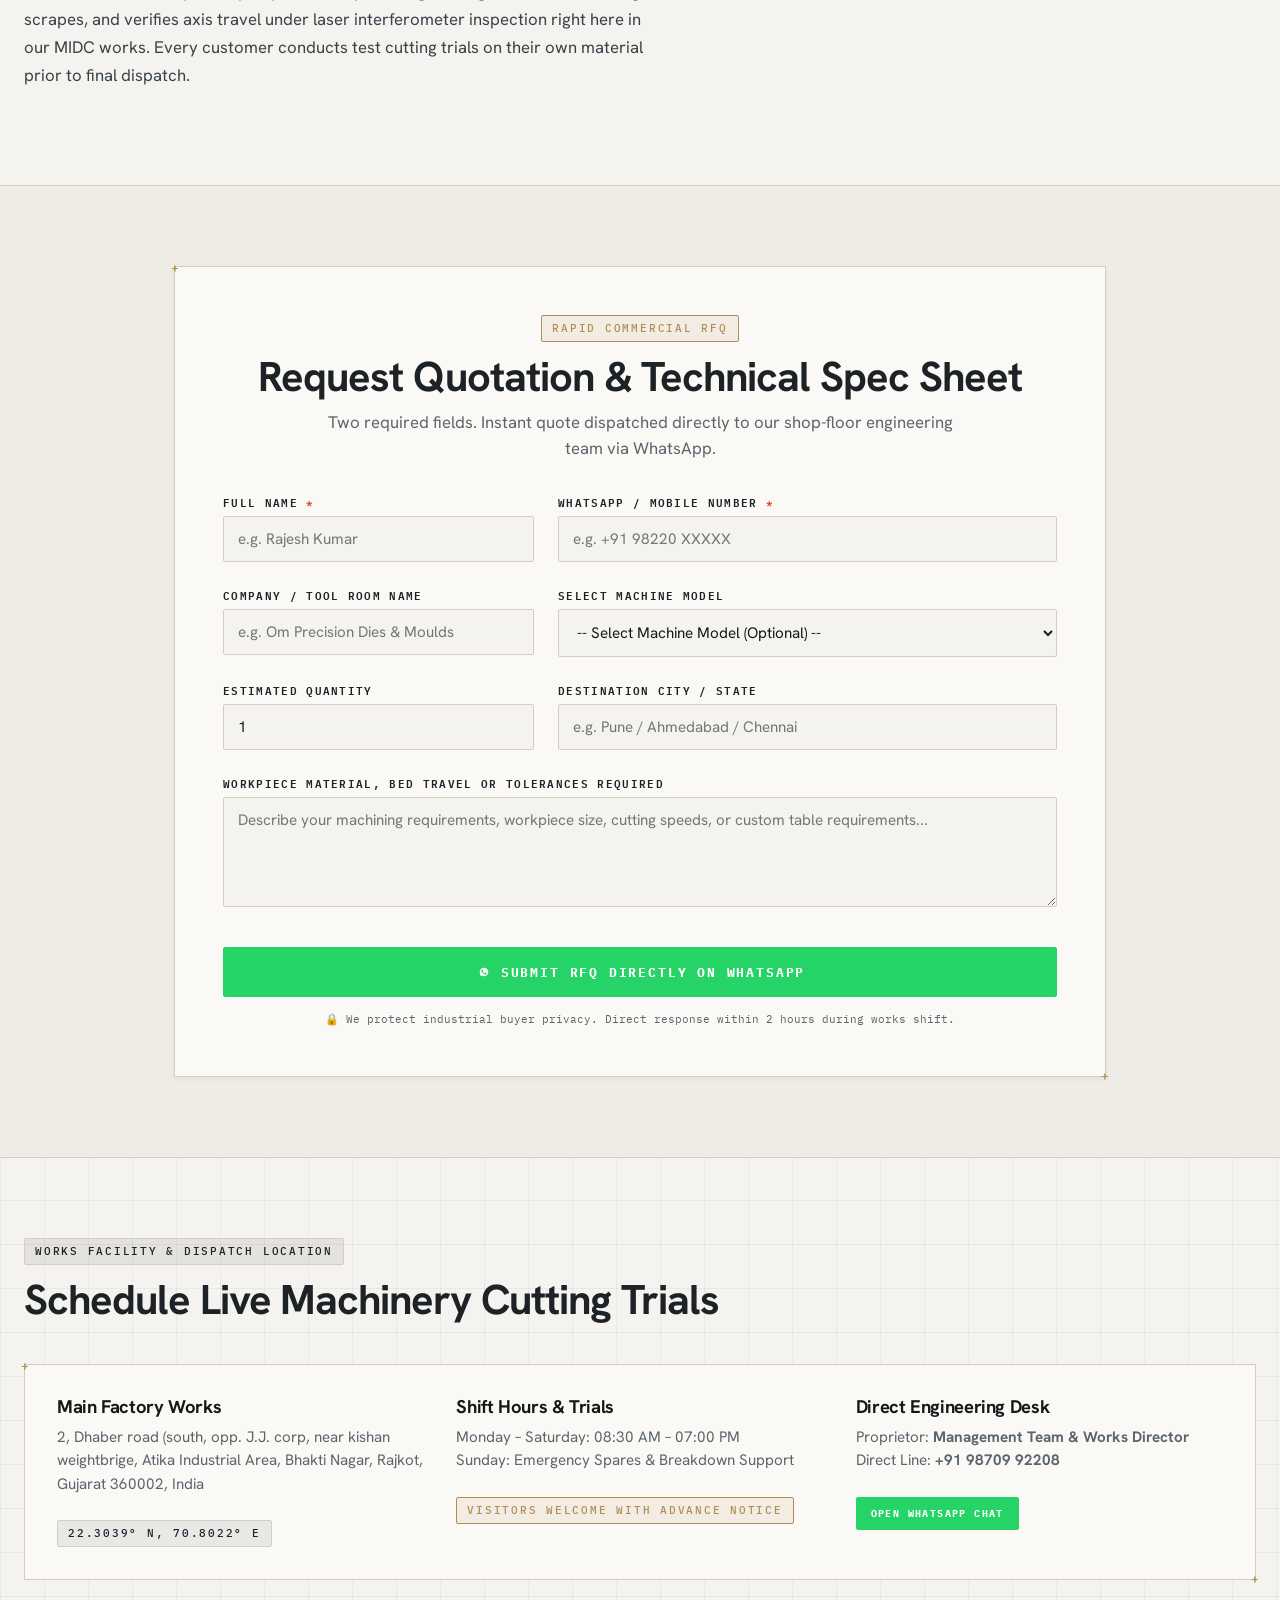
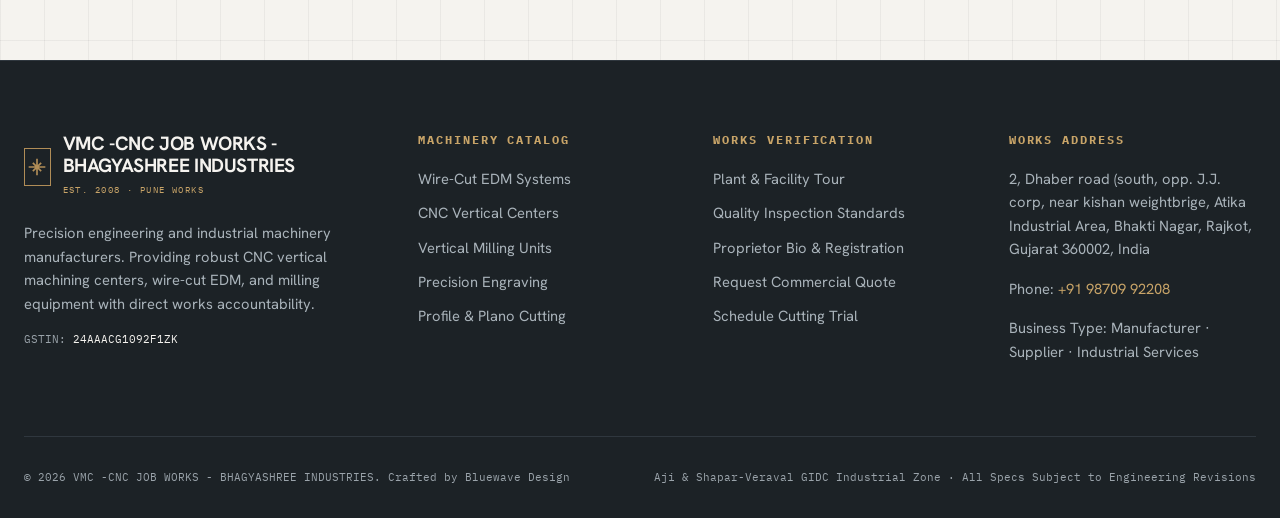
==== commit 14415809: "Deploy VMC -CNC JOB WORKS - BHAGYASHREE INDUSTRIES website" ====
--- a/index.html
+++ b/index.html
@@ -44,11 +44,11 @@
         </nav>
 
         <div class="nav-actions">
-          <a href="tel:+919887655617" class="nav-phone-pill" data-bind="phoneDisplay">
+          <a href="tel:+919870992208" class="nav-phone-pill" data-bind="phoneDisplay">
             <svg width="14" height="14" viewBox="0 0 24 24" fill="none" stroke="currentColor" stroke-width="2">
               <path d="M22 16.92v3a2 2 0 0 1-2.18 2 19.79 19.79 0 0 1-8.63-3.07 19.5 19.5 0 0 1-6-6 19.79 19.79 0 0 1-3.07-8.67A2 2 0 0 1 4.11 2h3a2 2 0 0 1 2 1.72 12.84 12.84 0 0 0 .7 2.81 2 2 0 0 1-.45 2.11L8.09 9.91a16 16 0 0 0 6 6l1.27-1.27a2 2 0 0 1 2.11-.45 12.84 12.84 0 0 0 2.81.7A2 2 0 0 1 22 16.92z"/>
             </svg>
-            +91 98876 55617
+            +91 98709 92208
           </a>
           <button class="mobile-menu-btn" aria-label="Toggle Menu">
             <svg width="24" height="24" viewBox="0 0 24 24" fill="none" stroke="currentColor" stroke-width="2">
@@ -229,7 +229,7 @@
                   <tr>
                     <td class="field-label">Direct Line</td>
                     <td class="field-value">
-                      <a href="tel:+919887655617" style="color:var(--brass2);" data-bind="phoneDisplay">+91 98876 55617</a>
+                      <a href="tel:+919870992208" style="color:var(--brass2);" data-bind="phoneDisplay">+91 98709 92208</a>
                     </td>
                   </tr>
                   <tr>
@@ -361,7 +361,7 @@
               <h3 style="font-size: 1.15rem; margin-bottom: 0.5rem;">Direct Engineering Desk</h3>
               <p style="color: var(--muted); font-size: 0.95rem;">
                 Proprietor: <strong data-bind="proprietor">Management Team</strong><br />
-                Direct Line: <strong data-bind="phoneDisplay">+91 98876 55617</strong>
+                Direct Line: <strong data-bind="phoneDisplay">+91 98709 92208</strong>
               </p>
               <a href="#" class="btn btn-whatsapp btn-sm btn-whatsapp-direct" style="margin-top: 0.5rem;">
                 Open WhatsApp Chat
@@ -426,7 +426,7 @@
             2, Dhaber road (south, opp. J.J. corp, near kishan weightbrige, Atika Industrial Area, Bhakti Nagar, Rajkot, Gujarat 360002, India
           </p>
           <p style="margin-top: 0.5rem;">
-            Phone: <a href="tel:+919887655617" style="color: var(--brass2);" data-bind="phoneDisplay">+91 98876 55617</a>
+            Phone: <a href="tel:+919870992208" style="color: var(--brass2);" data-bind="phoneDisplay">+91 98709 92208</a>
           </p>
           <p>
             Business Type: <span data-bind="businessType">Manufacturer · Supplier · Exporter</span>
